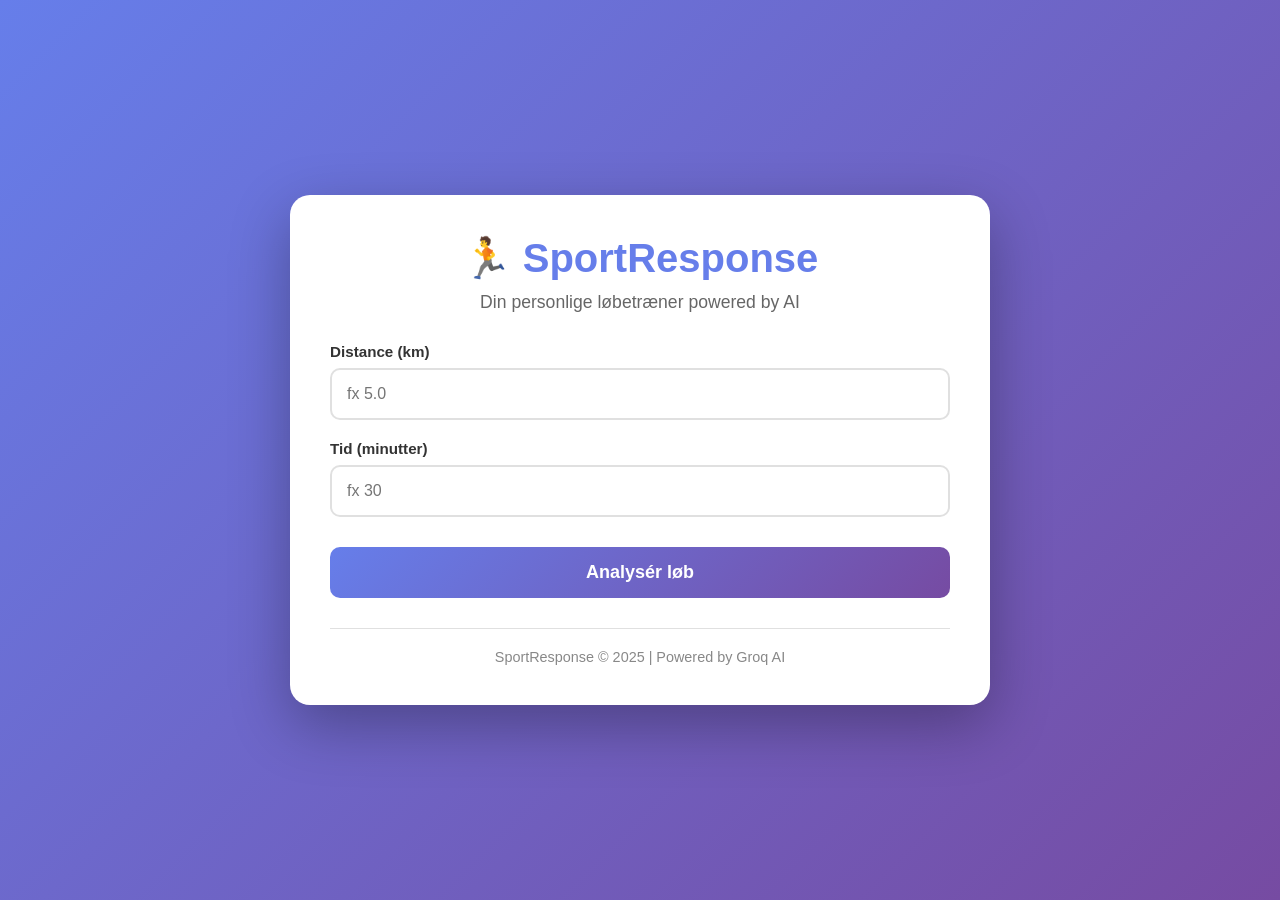
==== src/main/resources/static/index.html @ ceb86e8f "frontend, lavet af claude, html/css + js. udelukkende lavet for at se noget visuelt" ====
<!DOCTYPE html>
<html lang="da">
<head>
    <meta charset="UTF-8">
    <meta name="viewport" content="width=device-width, initial-scale=1.0">
    <title>SportResponse 🏃</title>
    <link rel="stylesheet" href="css/style.css">
</head>
<body>
<div class="container">
    <!-- Header -->
    <h1>🏃 SportResponse</h1>
    <p class="subtitle">Din personlige løbetræner powered by AI</p>

    <!-- Analyse Form -->
    <form id="analyzeForm">
        <div class="input-group">
            <label for="distance">Distance (km)</label>
            <input
                    type="number"
                    id="distance"
                    step="0.1"
                    min="0.1"
                    placeholder="fx 5.0"
                    required
            >
        </div>

        <div class="input-group">
            <label for="time">Tid (minutter)</label>
            <input
                    type="number"
                    id="time"
                    min="1"
                    placeholder="fx 30"
                    required
            >
        </div>

        <button type="submit" id="submitBtn">
            <span id="btnText">Analysér løb</span>
            <span id="spinner" class="spinner" style="display: none;"> ⏳</span>
        </button>
    </form>

    <!-- Loading -->
    <div class="loading" id="loading">
        <p>🏃 Analyserer dit løb...</p>
    </div>

    <!-- Error Message -->
    <div class="error" id="errorMessage"></div>

    <!-- Analysis Result -->
    <div class="results" id="resultSection">
        <h2>📊 Din Analyse</h2>
        <div class="result-card">
            <h3>Hastighed & Tempo</h3>
            <div id="analysisContent" class="result-content"></div>
        </div>

        <div class="result-card">
            <h3>💡 Træningsforslag</h3>
            <div id="suggestionsContent" class="result-content"></div>
        </div>

        <button class="secondary-btn" onclick="showHistory()">
            Se tidligere løb →
        </button>
    </div>

    <!-- Recent Runs -->
    <div class="results history" id="historySection">
        <div class="history-header">
            <h2>📜 Løbehistorik</h2>
            <button class="icon-btn" id="refreshBtn" title="Opdater">🔄</button>
        </div>

        <div id="recentRuns" class="runs-container">
            <p class="loading-text">Henter løb...</p>
        </div>

        <button class="secondary-btn" onclick="hideHistory()">
            ← Tilbage til analyse
        </button>
    </div>

    <!-- Footer -->
    <footer>
        SportResponse &copy; 2025 | Powered by Groq AI
    </footer>
</div>

<script src="/js/main.js"></script>
</body>
</html>
---- src/main/resources/static/css/style.css ----
/* ===== RESET & BASE ===== */
* {
    margin: 0;
    padding: 0;
    box-sizing: border-box;
}

body {
    font-family: 'Segoe UI', Tahoma, Geneva, Verdana, sans-serif;
    background: linear-gradient(135deg, #667eea 0%, #764ba2 100%);
    min-height: 100vh;
    display: flex;
    justify-content: center;
    align-items: center;
    padding: 20px;
}

/* ===== CONTAINER ===== */
.container {
    background: white;
    border-radius: 20px;
    padding: 40px;
    max-width: 700px;
    width: 100%;
    box-shadow: 0 20px 60px rgba(0, 0, 0, 0.3);
    animation: fadeIn 0.5s ease;
}

@keyframes fadeIn {
    from {
        opacity: 0;
        transform: translateY(20px);
    }
    to {
        opacity: 1;
        transform: translateY(0);
    }
}

/* ===== HEADER ===== */
h1 {
    color: #667eea;
    margin-bottom: 10px;
    font-size: 2.5em;
    text-align: center;
}

.subtitle {
    color: #666;
    margin-bottom: 30px;
    text-align: center;
    font-size: 1.1em;
}

h2 {
    color: #667eea;
    margin-bottom: 20px;
    font-size: 1.8em;
}

h3 {
    color: #555;
    font-size: 1.2em;
    margin-bottom: 10px;
}

/* ===== FORMS ===== */
.input-group {
    margin-bottom: 20px;
}

.input-group label {
    display: block;
    margin-bottom: 8px;
    color: #333;
    font-weight: 600;
    font-size: 0.95em;
}

.input-group input {
    width: 100%;
    padding: 15px;
    border: 2px solid #e0e0e0;
    border-radius: 10px;
    font-size: 16px;
    transition: border-color 0.3s, box-shadow 0.3s;
}

.input-group input:focus {
    outline: none;
    border-color: #667eea;
    box-shadow: 0 0 0 3px rgba(102, 126, 234, 0.1);
}

/* ===== BUTTONS ===== */
button[type="submit"],
button.secondary-btn {
    width: 100%;
    padding: 15px;
    border: none;
    border-radius: 10px;
    font-size: 18px;
    font-weight: 600;
    cursor: pointer;
    transition: transform 0.2s, box-shadow 0.2s;
}

button[type="submit"] {
    background: linear-gradient(135deg, #667eea 0%, #764ba2 100%);
    color: white;
    margin-top: 10px;
}

button[type="submit"]:hover {
    transform: translateY(-2px);
    box-shadow: 0 10px 20px rgba(102, 126, 234, 0.4);
}

button[type="submit"]:disabled {
    background: #ccc;
    cursor: not-allowed;
    transform: none;
    box-shadow: none;
}

.secondary-btn {
    background: #f8f9fa;
    color: #667eea;
    border: 2px solid #667eea;
    margin-top: 20px;
    font-size: 16px;
}

.secondary-btn:hover {
    background: #667eea;
    color: white;
    transform: translateY(-2px);
}

.icon-btn {
    background: #f8f9fa;
    border: 2px solid #e0e0e0;
    border-radius: 8px;
    padding: 8px 12px;
    cursor: pointer;
    font-size: 1.2em;
    transition: all 0.2s;
}

.icon-btn:hover {
    background: #667eea;
    border-color: #667eea;
    transform: rotate(180deg);
}

.btn-danger {
    background: #ff4444;
    color: white;
    border: none;
    padding: 8px 12px;
    border-radius: 6px;
    cursor: pointer;
    font-size: 0.9em;
    transition: all 0.2s;
}

.btn-danger:hover {
    background: #cc0000;
    transform: scale(1.05);
}

/* ===== LOADING ===== */
.loading {
    text-align: center;
    padding: 20px;
    color: #667eea;
    display: none;
    animation: pulse 1.5s ease-in-out infinite;
}

.loading.active {
    display: block;
}

@keyframes pulse {
    0%, 100% {
        opacity: 1;
    }
    50% {
        opacity: 0.5;
    }
}

.loading-text {
    text-align: center;
    color: #888;
    font-style: italic;
    padding: 20px;
}

/* ===== SPINNER ===== */
.spinner {
    animation: spin 1s linear infinite;
}

@keyframes spin {
    from { transform: rotate(0deg); }
    to { transform: rotate(360deg); }
}

/* ===== ERROR MESSAGE ===== */
.error {
    background: #fee;
    color: #c33;
    padding: 15px;
    border-radius: 10px;
    margin-top: 20px;
    display: none;
    border-left: 4px solid #c33;
}

.error.active {
    display: block;
    animation: shake 0.5s;
}

@keyframes shake {
    0%, 100% { transform: translateX(0); }
    25% { transform: translateX(-10px); }
    75% { transform: translateX(10px); }
}

/* ===== RESULTS ===== */
.results {
    margin-top: 30px;
    display: none;
    animation: slideUp 0.5s ease;
}

.results.active {
    display: block;
}

@keyframes slideUp {
    from {
        opacity: 0;
        transform: translateY(20px);
    }
    to {
        opacity: 1;
        transform: translateY(0);
    }
}

.result-card {
    background: #f8f9fa;
    border-left: 4px solid #667eea;
    padding: 20px;
    margin-bottom: 20px;
    border-radius: 10px;
    transition: transform 0.2s, box-shadow 0.2s;
}

.result-card:hover {
    transform: translateX(5px);
    box-shadow: 0 5px 15px rgba(0, 0, 0, 0.1);
}

.result-content {
    color: #555;
    line-height: 1.8;
    white-space: pre-wrap;
    font-size: 1em;
}

/* ===== HISTORY ===== */
.history {
    display: none;
}

.history.active {
    display: block;
}

.history-header {
    display: flex;
    justify-content: space-between;
    align-items: center;
    margin-bottom: 20px;
}

.runs-container {
    max-height: 500px;
    overflow-y: auto;
    padding-right: 10px;
}

.runs-container::-webkit-scrollbar {
    width: 8px;
}

.runs-container::-webkit-scrollbar-track {
    background: #f1f1f1;
    border-radius: 10px;
}

.runs-container::-webkit-scrollbar-thumb {
    background: #667eea;
    border-radius: 10px;
}

.runs-container::-webkit-scrollbar-thumb:hover {
    background: #5568d3;
}

.run-card {
    background: #f8f9fa;
    padding: 20px;
    border-radius: 10px;
    border-left: 4px solid #667eea;
    margin-bottom: 15px;
    transition: transform 0.2s, box-shadow 0.2s;
}

.run-card:hover {
    transform: translateX(5px);
    box-shadow: 0 5px 15px rgba(0, 0, 0, 0.1);
}

.run-header {
    display: flex;
    justify-content: space-between;
    align-items: center;
    margin-bottom: 10px;
}

.run-stats {
    font-size: 1.3em;
    font-weight: 600;
    color: #333;
}

.run-date {
    font-size: 0.85em;
    color: #888;
    margin-bottom: 10px;
}

.run-analysis {
    color: #555;
    font-size: 0.95em;
    line-height: 1.6;
    white-space: pre-wrap;
    margin-top: 10px;
    padding-top: 10px;
    border-top: 1px solid #e0e0e0;
}

/* ===== FOOTER ===== */
footer {
    text-align: center;
    color: #888;
    margin-top: 30px;
    padding-top: 20px;
    border-top: 1px solid #e0e0e0;
    font-size: 0.9em;
}

/* ===== RESPONSIVE ===== */
@media (max-width: 768px) {
    body {
        padding: 10px;
        align-items: flex-start;
    }

    .container {
        padding: 25px;
        margin-top: 20px;
    }

    h1 {
        font-size: 2em;
    }

    .subtitle {
        font-size: 1em;
    }

    h2 {
        font-size: 1.5em;
    }
}

@media (max-width: 480px) {
    .container {
        padding: 20px;
    }

    h1 {
        font-size: 1.8em;
    }

    button[type="submit"],
    .secondary-btn {
        font-size: 16px;
        padding: 12px;
    }
}
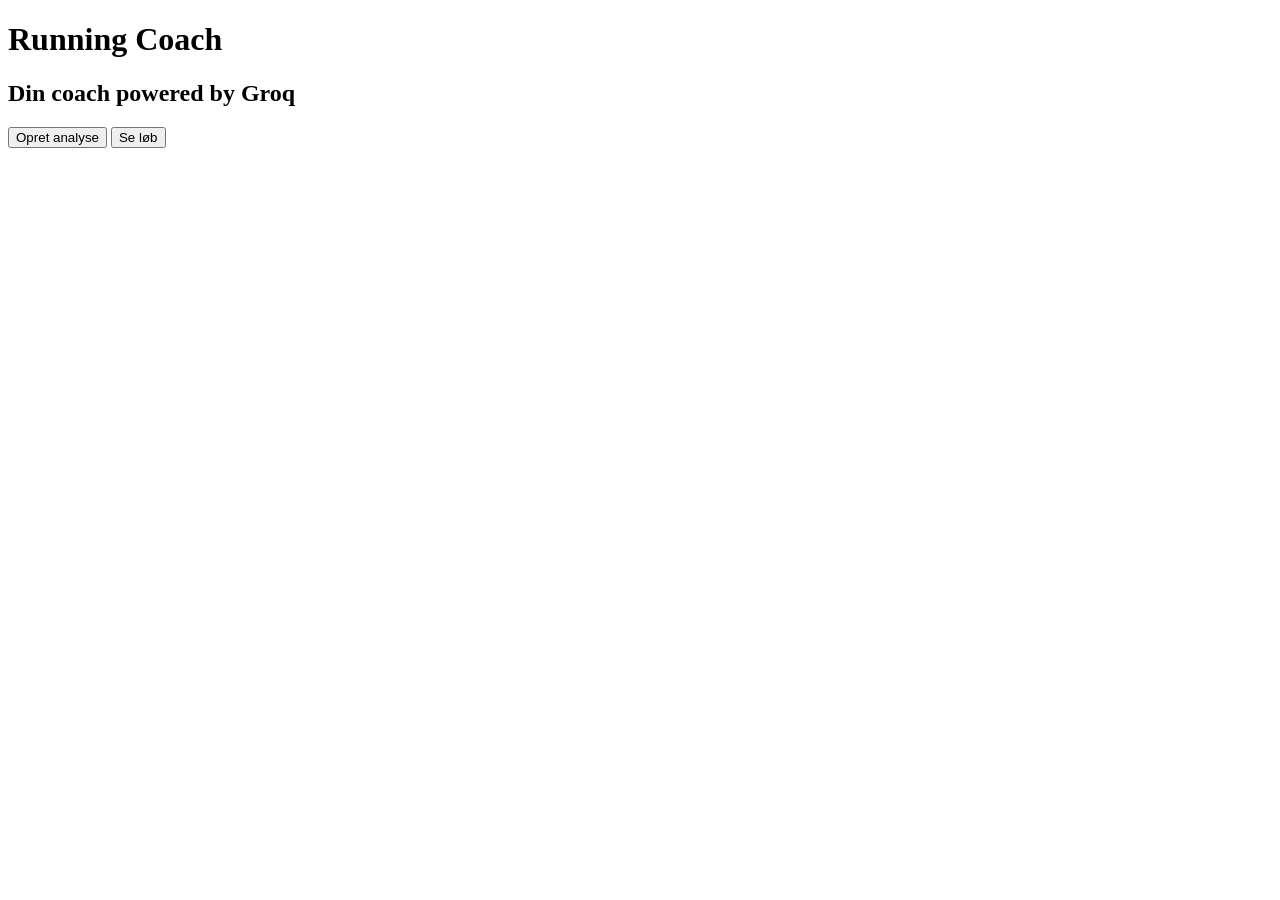
==== commit ef602457: "arkitektur i js og controller endpoint rettelse" ====
--- a/src/main/resources/static/index.html
+++ b/src/main/resources/static/index.html
@@ -1,96 +1,27 @@
 <!DOCTYPE html>
-<html lang="da">
+<html lang="en">
 <head>
     <meta charset="UTF-8">
-    <meta name="viewport" content="width=device-width, initial-scale=1.0">
-    <title>SportResponse 🏃</title>
-    <link rel="stylesheet" href="css/style.css">
+    <title>Løbeanalyse</title>
+  <link rel="stylesheet" href="css/styles.css">
 </head>
 <body>
-<div class="container">
-    <!-- Header -->
-    <h1>🏃 SportResponse</h1>
-    <p class="subtitle">Din personlige løbetræner powered by AI</p>
+  <header>
+    <h1>Running Coach</h1>
+    <h2>Din coach powered by Groq</h2>
+    <nav id="menu">
+      <button data-view="create">Opret analyse</button>
+      <button data-view="list">Se løb</button>
+    </nav>
+  </header>
 
-    <!-- Analyse Form -->
-    <form id="analyzeForm">
-        <div class="input-group">
-            <label for="distance">Distance (km)</label>
-            <input
-                    type="number"
-                    id="distance"
-                    step="0.1"
-                    min="0.1"
-                    placeholder="fx 5.0"
-                    required
-            >
-        </div>
+  <main id="app"></main>
 
-        <div class="input-group">
-            <label for="time">Tid (minutter)</label>
-            <input
-                    type="number"
-                    id="time"
-                    min="1"
-                    placeholder="fx 30"
-                    required
-            >
-        </div>
+  <script type="module" src="js/api.js"></script>
+  <script type="module" src="js/mains.js"></script>
+  <script type="module" src="js/views/createView.js"></script>
+  <script type="module" src="js/views/listView.js"></script>
 
-        <button type="submit" id="submitBtn">
-            <span id="btnText">Analysér løb</span>
-            <span id="spinner" class="spinner" style="display: none;"> ⏳</span>
-        </button>
-    </form>
 
-    <!-- Loading -->
-    <div class="loading" id="loading">
-        <p>🏃 Analyserer dit løb...</p>
-    </div>
-
-    <!-- Error Message -->
-    <div class="error" id="errorMessage"></div>
-
-    <!-- Analysis Result -->
-    <div class="results" id="resultSection">
-        <h2>📊 Din Analyse</h2>
-        <div class="result-card">
-            <h3>Hastighed & Tempo</h3>
-            <div id="analysisContent" class="result-content"></div>
-        </div>
-
-        <div class="result-card">
-            <h3>💡 Træningsforslag</h3>
-            <div id="suggestionsContent" class="result-content"></div>
-        </div>
-
-        <button class="secondary-btn" onclick="showHistory()">
-            Se tidligere løb →
-        </button>
-    </div>
-
-    <!-- Recent Runs -->
-    <div class="results history" id="historySection">
-        <div class="history-header">
-            <h2>📜 Løbehistorik</h2>
-            <button class="icon-btn" id="refreshBtn" title="Opdater">🔄</button>
-        </div>
-
-        <div id="recentRuns" class="runs-container">
-            <p class="loading-text">Henter løb...</p>
-        </div>
-
-        <button class="secondary-btn" onclick="hideHistory()">
-            ← Tilbage til analyse
-        </button>
-    </div>
-
-    <!-- Footer -->
-    <footer>
-        SportResponse &copy; 2025 | Powered by Groq AI
-    </footer>
-</div>
-
-<script src="/js/main.js"></script>
 </body>
 </html>
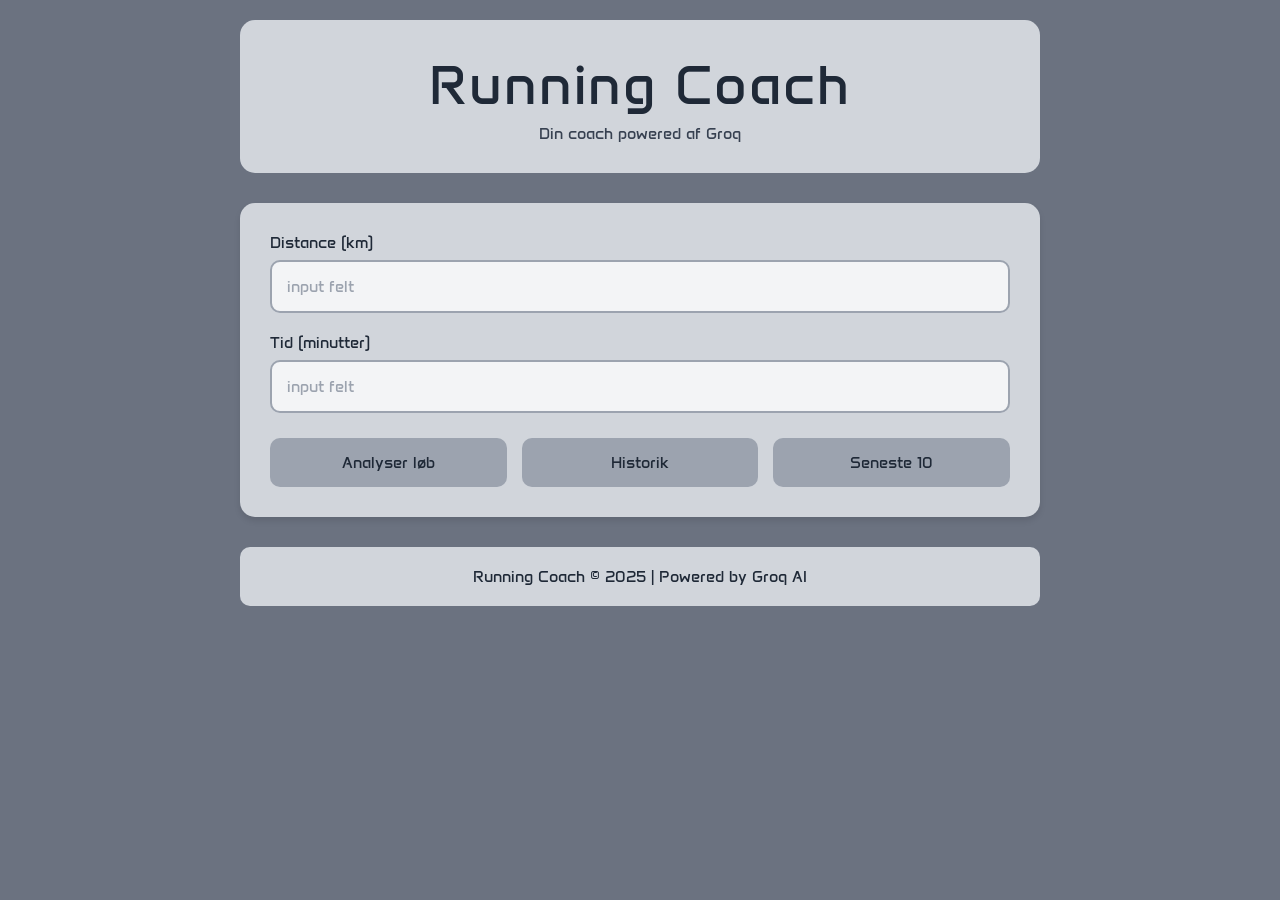
==== commit 3cd5af97: "opdateret chattens frontend til bruge vores wireframe, igen kun til at kunne se det enedelig resulta" ====
--- a/src/main/resources/static/index.html
+++ b/src/main/resources/static/index.html
@@ -1,27 +1,97 @@
 <!DOCTYPE html>
-<html lang="en">
+<html lang="da">
 <head>
     <meta charset="UTF-8">
-    <title>Løbeanalyse</title>
-  <link rel="stylesheet" href="css/styles.css">
+    <meta name="viewport" content="width=device-width, initial-scale=1.0">
+    <title>Running Coach - SportResponse</title>
+    <link rel="stylesheet" href="css/style.css">
 </head>
 <body>
-  <header>
-    <h1>Running Coach</h1>
-    <h2>Din coach powered by Groq</h2>
-    <nav id="menu">
-      <button data-view="create">Opret analyse</button>
-      <button data-view="list">Se løb</button>
-    </nav>
-  </header>
+<div class="container">
+    <!-- Header -->
+    <header>
+        <h1>Running Coach</h1>
+        <p class="subtitle">Din coach powered af Groq</p>
+    </header>
 
-  <main id="app"></main>
+    <!-- Main Content -->
+    <main>
+        <!-- Input Section -->
+        <section class="card input-section">
+            <form id="analyzeForm">
+                <div class="form-group">
+                    <label for="distance">Distance (km)</label>
+                    <input
+                            type="number"
+                            id="distance"
+                            step="0.1"
+                            min="0.1"
+                            placeholder="input felt"
+                            required
+                    >
+                </div>
 
-  <script type="module" src="js/api.js"></script>
-  <script type="module" src="js/mains.js"></script>
-  <script type="module" src="js/views/createView.js"></script>
-  <script type="module" src="js/views/listView.js"></script>
+                <div class="form-group">
+                    <label for="time">Tid (minutter)</label>
+                    <input
+                            type="number"
+                            id="time"
+                            min="1"
+                            placeholder="input felt"
+                            required
+                    >
+                </div>
 
+                <!-- Tre knapper som i wireframe -->
+                <div class="button-group">
+                    <button type="submit" class="btn btn-primary">
+                        <span id="btnText">Analyser løb</span>
+                        <span id="spinner" class="spinner" style="display: none;">⏳</span>
+                    </button>
+                    <button type="button" id="showHistoryBtn" class="btn btn-secondary">
+                        Historik
+                    </button>
+                    <button type="button" id="showRecentBtn" class="btn btn-secondary">
+                        Seneste 10
+                    </button>
+                </div>
+            </form>
 
+            <!-- Error Message -->
+            <div id="errorMessage" class="error-message" style="display: none;"></div>
+        </section>
+
+        <!-- Analysis Result -->
+        <section id="resultSection" class="card result-section" style="display: none;">
+            <h2>Analyse</h2>
+            <div id="analysisContent" class="analysis-content"></div>
+
+            <div id="suggestionsContent" class="suggestions-content"></div>
+        </section>
+
+        <!-- History Section -->
+        <section id="historySection" class="card history-section" style="display: none;">
+            <h2>Historik</h2>
+            <div id="historyRuns" class="runs-grid">
+                <p class="loading">Henter historik...</p>
+            </div>
+        </section>
+
+        <!-- Recent Runs Section -->
+        <section id="recentSection" class="card history-section" style="display: none;">
+            <h2>Seneste 10 løb</h2>
+            <div id="recentRuns" class="runs-grid">
+                <p class="loading">Henter løb...</p>
+            </div>
+        </section>
+    </main>
+
+    <!-- Footer -->
+    <footer>
+        <p>Running Coach © 2025 | Powered by Groq AI</p>
+    </footer>
+</div>
+
+<script src="js/main.js"></script>
 </body>
 </html>
--- a/src/main/resources/static/css/style.css
+++ b/src/main/resources/static/css/style.css
@@ -0,0 +1,292 @@
+/* style.css - Opdateret til at matche wireframe */
+
+@import url('https://fonts.googleapis.com/css2?family=Anta&display=swap');
+
+* {
+    margin: 0;
+    padding: 0;
+    box-sizing: border-box;
+}
+
+body {
+    font-family: 'Anta', sans-serif;
+    background: #6B7280; /* Grå baggrund som i wireframe */
+    min-height: 100vh;
+    padding: 20px;
+}
+
+.container {
+    max-width: 800px;
+    margin: 0 auto;
+}
+
+/* Header */
+header {
+    text-align: center;
+    color: #1F2937; /* Mørk grå til tekst */
+    background: #D1D5DB; /* Lys grå baggrund */
+    padding: 30px;
+    border-radius: 15px;
+    margin-bottom: 30px;
+}
+
+header h1 {
+    font-size: 3.5rem;
+    margin-bottom: 5px;
+    font-weight: normal;
+    letter-spacing: 2px;
+}
+
+.subtitle {
+    font-size: 1rem;
+    color: #374151;
+}
+
+/* Card Base Style */
+.card {
+    background: #D1D5DB; /* Lys grå som i wireframe */
+    border-radius: 15px;
+    padding: 30px;
+    margin-bottom: 20px;
+    box-shadow: 0 4px 6px rgba(0,0,0,0.1);
+}
+
+/* Form Styling */
+.form-group {
+    margin-bottom: 20px;
+}
+
+.form-group label {
+    display: block;
+    margin-bottom: 8px;
+    font-weight: normal;
+    color: #1F2937;
+    font-size: 1rem;
+}
+
+.form-group input {
+    width: 100%;
+    padding: 15px;
+    border: 2px solid #9CA3AF;
+    border-radius: 10px;
+    font-size: 16px;
+    font-family: 'Anta', sans-serif;
+    background: #F3F4F6;
+    color: #6B7280;
+    transition: border-color 0.3s;
+}
+
+.form-group input::placeholder {
+    color: #9CA3AF;
+    font-family: 'Anta', sans-serif;
+}
+
+.form-group input:focus {
+    outline: none;
+    border-color: #6B7280;
+    background: #E5E7EB;
+}
+
+/* Buttons Container */
+.button-group {
+    display: flex;
+    gap: 15px;
+    margin-top: 25px;
+}
+
+/* Buttons */
+.btn {
+    padding: 15px 30px;
+    border: none;
+    border-radius: 10px;
+    font-size: 1rem;
+    font-weight: normal;
+    font-family: 'Anta', sans-serif;
+    cursor: pointer;
+    transition: all 0.3s;
+    flex: 1;
+}
+
+.btn-primary {
+    background: #9CA3AF; /* Grå som i wireframe */
+    color: #1F2937;
+}
+
+.btn-primary:hover {
+    background: #6B7280;
+    color: white;
+    transform: translateY(-2px);
+    box-shadow: 0 4px 8px rgba(0,0,0,0.2);
+}
+
+.btn-secondary {
+    background: #9CA3AF;
+    color: #1F2937;
+}
+
+.btn-secondary:hover {
+    background: #6B7280;
+    color: white;
+}
+
+/* Loading Spinner */
+.spinner {
+    animation: spin 1s linear infinite;
+    display: inline-block;
+    margin-left: 10px;
+}
+
+@keyframes spin {
+    from { transform: rotate(0deg); }
+    to { transform: rotate(360deg); }
+}
+
+/* Error Message */
+.error-message {
+    background: #FEE2E2;
+    border: 2px solid #FCA5A5;
+    color: #991B1B;
+    padding: 15px;
+    border-radius: 10px;
+    margin-top: 20px;
+    font-family: 'Anta', sans-serif;
+}
+
+/* Result Sections */
+.result-section {
+    background: #E5E7EB;
+}
+
+.result-section h2 {
+    color: #1F2937;
+    margin-bottom: 15px;
+    font-size: 1.5rem;
+    font-weight: normal;
+}
+
+/* Analysis Content */
+.analysis-content {
+    background: #F3F4F6;
+    padding: 20px;
+    border-radius: 10px;
+    margin-bottom: 20px;
+    line-height: 1.8;
+    color: #374151;
+    white-space: pre-line;
+}
+
+.suggestions-content {
+    background: #F3F4F6;
+    padding: 20px;
+    border-radius: 10px;
+    line-height: 1.8;
+    color: #374151;
+    white-space: pre-line;
+}
+
+/* History Section */
+.history-section {
+    background: #D1D5DB;
+}
+
+.section-header {
+    display: flex;
+    justify-content: space-between;
+    align-items: center;
+    margin-bottom: 20px;
+}
+
+.section-header h2 {
+    color: #1F2937;
+    font-size: 1.5rem;
+    font-weight: normal;
+}
+
+.runs-grid {
+    display: grid;
+    gap: 15px;
+}
+
+.run-card {
+    background: #F3F4F6;
+    padding: 20px;
+    border-radius: 10px;
+    display: flex;
+    justify-content: space-between;
+    align-items: center;
+    transition: transform 0.2s, box-shadow 0.2s;
+}
+
+.run-card:hover {
+    transform: translateY(-2px);
+    box-shadow: 0 4px 8px rgba(0,0,0,0.1);
+}
+
+.run-info h4 {
+    color: #1F2937;
+    margin-bottom: 5px;
+    font-weight: normal;
+    font-size: 1.1rem;
+}
+
+.run-meta {
+    font-size: 0.9rem;
+    color: #6B7280;
+}
+
+.btn-delete {
+    background: #9CA3AF;
+    color: #1F2937;
+    padding: 10px 20px;
+    border: none;
+    border-radius: 8px;
+    cursor: pointer;
+    font-family: 'Anta', sans-serif;
+    transition: all 0.3s;
+}
+
+.btn-delete:hover {
+    background: #6B7280;
+    color: white;
+}
+
+.loading {
+    text-align: center;
+    color: #6B7280;
+    padding: 20px;
+}
+
+/* Footer */
+footer {
+    text-align: center;
+    color: #1F2937;
+    margin-top: 30px;
+    padding: 20px;
+    background: #D1D5DB;
+    border-radius: 10px;
+}
+
+/* Responsive */
+@media (max-width: 768px) {
+    header h1 {
+        font-size: 2.5rem;
+    }
+
+    .card {
+        padding: 20px;
+    }
+
+    .button-group {
+        flex-direction: column;
+    }
+
+    .section-header {
+        flex-direction: column;
+        gap: 10px;
+        align-items: stretch;
+    }
+
+    .section-header .btn {
+        width: 100%;
+    }
+}
